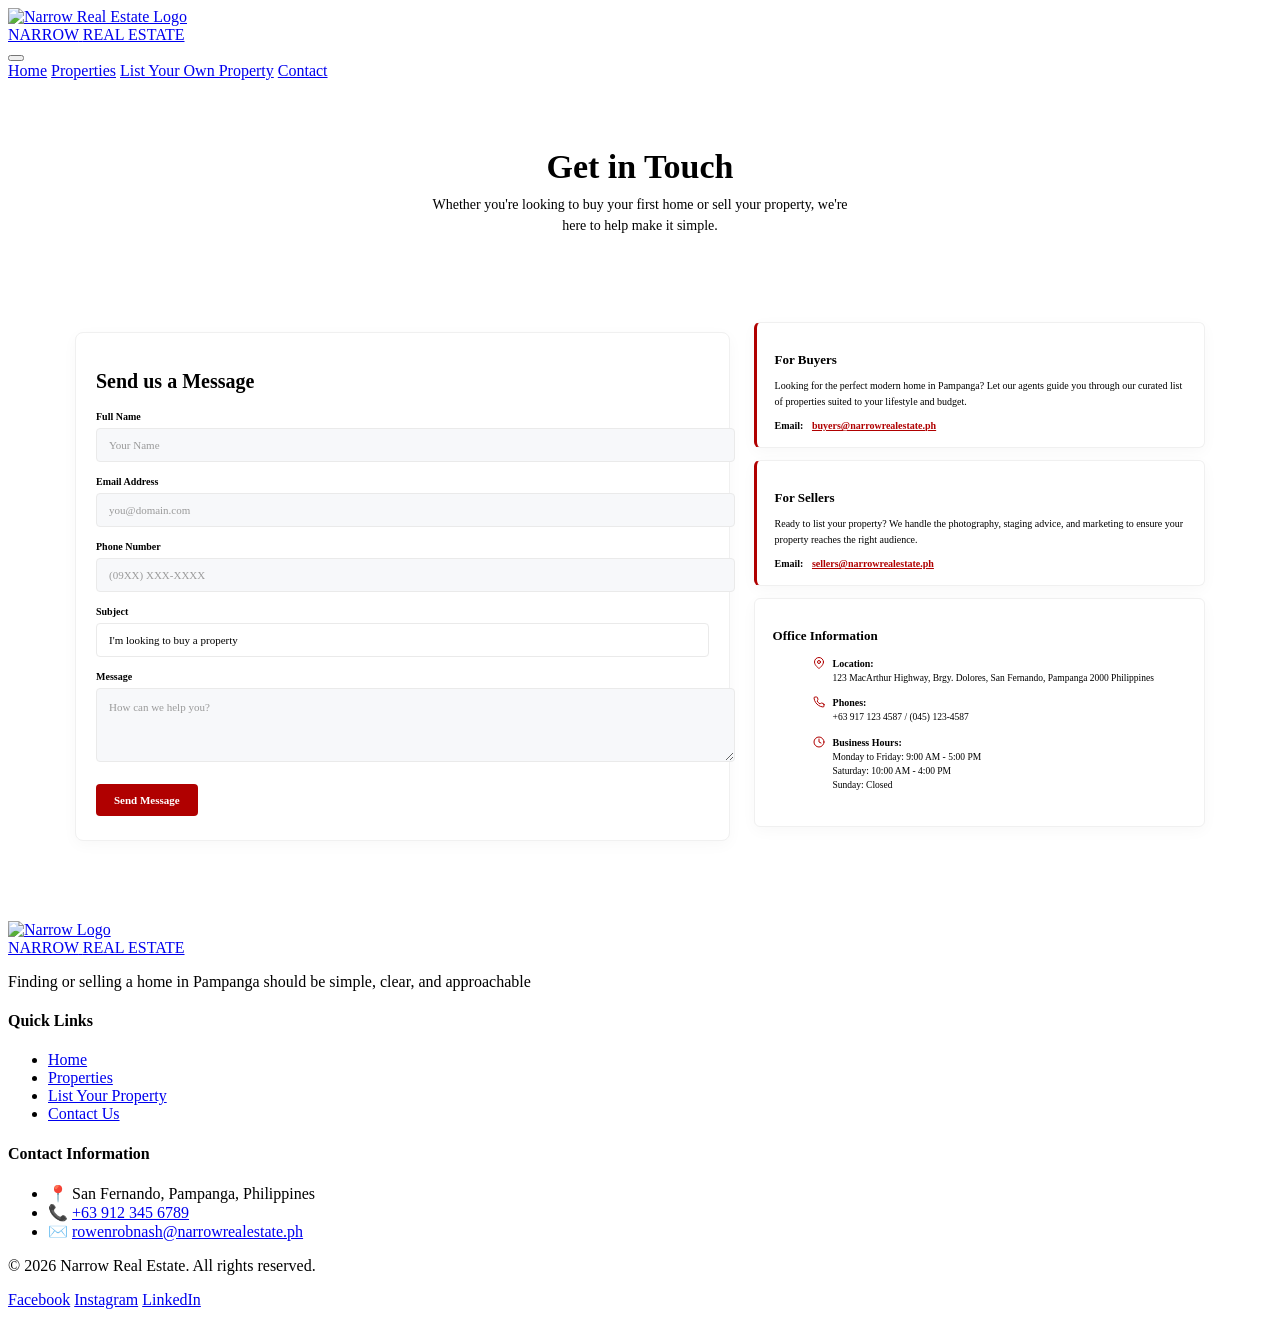
==== contact.html @ fb87d1cd "Fix contact page HTML and CSS styling Update contact.html and contact.css to properly align styles w" ====
<!DOCTYPE html>
<html lang="en">
  <head>
    <meta charset="UTF-8">
    <meta name="viewport" content="width=device-width, initial-scale=1.0">
    <title>Contact - Narrow Real Estate</title>
    <link rel="stylesheet" href="styles.css">
    <link rel="stylesheet" href="contact.css">
  </head>
  <body>
    <!-- Global Header -->
    <header>
      <div class="nav-container">
        <a href="index.html" class="logo">
          <img
            src="images/narrow.png"
            alt="Narrow Real Estate Logo"
            class="brand-logo-img"
          >
          <div class="brand-text">
            <span>NARROW</span>
            <span>REAL ESTATE</span>
          </div>
        </a>

        <button type="button" class="burger-menu" aria-label="Toggle navigation">
          <span></span>
          <span></span>
          <span></span>
        </button>

        <nav class="nav-links">
          <a href="index.html">Home</a>
          <a href="properties.html">Properties</a>
          <a href="list-property.html">List Your Own Property</a>
          <a href="contact.html" class="active">Contact</a>
        </nav>
      </div>
    </header>

    <!-- Page Intro -->
    <section class="contact-hero">
      <div class="container">
        <h1>Get in Touch</h1>
        <p>
          Whether you're looking to buy your first home or sell your property,
          we're here to help make it simple.
        </p>
      </div>
    </section>

    <!-- Main Content -->
    <main class="contact-page">
      <div class="container">
        <div class="contact-grid">

          <!-- Message Form -->
          <div class="contact-form-card">
            <h2>Send us a Message</h2>
            <form id="contact-form" novalidate>
              <div class="form-group">
                <label for="contactName">Full Name</label>
                <input
                  type="text"
                  id="contactName"
                  name="name"
                  class="form-control"
                  placeholder="Your Name"
                  required
                >
              </div>

              <div class="form-group">
                <label for="contactEmail">Email Address</label>
                <input
                  type="email"
                  id="contactEmail"
                  name="email"
                  class="form-control"
                  placeholder="you@domain.com"
                  required
                >
              </div>

              <div class="form-group">
                <label for="contactPhone">Phone Number</label>
                <input
                  type="tel"
                  id="contactPhone"
                  name="phone"
                  class="form-control"
                  placeholder="(09XX) XXX-XXXX"
                >
              </div>

              <div class="form-group">
                <label for="contactSubject">Subject</label>
                <div class="select-wrapper">
                  <select id="contactSubject" name="subject" class="form-control">
                    <option value="buy" selected>I'm looking to buy a property</option>
                    <option value="sell">I'm looking to sell a property</option>
                    <option value="other">Other inquiry</option>
                  </select>
                </div>
              </div>

              <div class="form-group">
                <label for="contactMessage">Message</label>
                <textarea
                  id="contactMessage"
                  name="message"
                  class="form-control"
                  placeholder="How can we help you?"
                  required
                ></textarea>
              </div>

              <button type="submit" class="btn-send">Send Message</button>
            </form>
          </div>

          <!-- Info Column -->
          <div class="contact-info-col">
            <div class="info-card info-card-accent">
              <h3>For Buyers</h3>
              <p>
                Looking for the perfect modern home in Pampanga? Let our agents
                guide you through our curated list of properties suited to your
                lifestyle and budget.
              </p>
              <div class="info-email">
                <strong>Email:</strong>
                <a href="mailto:buyers@narrowrealestate.ph">buyers@narrowrealestate.ph</a>
              </div>
            </div>

            <div class="info-card info-card-accent">
              <h3>For Sellers</h3>
              <p>
                Ready to list your property? We handle the photography, staging
                advice, and marketing to ensure your property reaches the right
                audience.
              </p>
              <div class="info-email">
                <strong>Email:</strong>
                <a href="mailto:sellers@narrowrealestate.ph">sellers@narrowrealestate.ph</a>
              </div>
            </div>

            <div class="info-card office-card">
              <h3>Office Information</h3>
              <ul class="office-list">
                <li>
                  <svg class="office-icon" viewBox="0 0 24 24" fill="none" stroke="currentColor" stroke-width="2" stroke-linecap="round" stroke-linejoin="round" aria-hidden="true">
                    <path d="M21 10c0 7-9 13-9 13s-9-6-9-13a9 9 0 0118 0z"></path>
                    <circle cx="12" cy="10" r="3"></circle>
                  </svg>
                  <div>
                    <strong>Location:</strong>
                    <span>123 MacArthur Highway, Brgy. Dolores, San Fernando, Pampanga 2000 Philippines</span>
                  </div>
                </li>
                <li>
                  <svg class="office-icon" viewBox="0 0 24 24" fill="none" stroke="currentColor" stroke-width="2" stroke-linecap="round" stroke-linejoin="round" aria-hidden="true">
                    <path d="M22 16.92v3a2 2 0 01-2.18 2 19.79 19.79 0 01-8.63-3.07 19.5 19.5 0 01-6-6 19.79 19.79 0 01-3.07-8.67A2 2 0 014.11 2h3a2 2 0 012 1.72c.127.96.361 1.903.7 2.81a2 2 0 01-.45 2.11L8.09 9.91a16 16 0 006 6l1.27-1.27a2 2 0 012.11-.45c.907.339 1.85.573 2.81.7A2 2 0 0122 16.92z"></path>
                  </svg>
                  <div>
                    <strong>Phones:</strong>
                    <span>+63 917 123 4587 / (045) 123-4587</span>
                  </div>
                </li>
                <li>
                  <svg class="office-icon" viewBox="0 0 24 24" fill="none" stroke="currentColor" stroke-width="2" stroke-linecap="round" stroke-linejoin="round" aria-hidden="true">
                    <circle cx="12" cy="12" r="10"></circle>
                    <polyline points="12 6 12 12 16 14"></polyline>
                  </svg>
                  <div>
                    <strong>Business Hours:</strong>
                    <span>Monday to Friday: 9:00 AM - 5:00 PM</span>
                    <span>Saturday: 10:00 AM - 4:00 PM</span>
                    <span>Sunday: Closed</span>
                  </div>
                </li>
              </ul>
            </div>
          </div>

        </div>
      </div>
    </main>

    <!-- Global Footer -->
    <footer>
      <div class="container">
        <div class="footer-grid">
          <div class="footer-col">
            <a href="index.html" class="footer-logo">
              <img
                src="images/narrow.png"
                alt="Narrow Logo"
                class="brand-logo-img footer-logo-img"
              >
              <div class="brand-text">
                <span>NARROW</span>
                <span>REAL ESTATE</span>
              </div>
            </a>
            <p>
              Finding or selling a home in Pampanga should be simple, clear, and
              approachable
            </p>
          </div>
          <div class="footer-col">
            <h4>Quick Links</h4>
            <ul>
              <li><a href="index.html">Home</a></li>
              <li><a href="properties.html">Properties</a></li>
              <li><a href="list-property.html">List Your Property</a></li>
              <li><a href="contact.html">Contact Us</a></li>
            </ul>
          </div>
          <div class="footer-col">
            <h4>Contact Information</h4>
            <ul class="footer-contact">
              <li class="contact-item">
                <span class="icon">📍</span>
                <span class="text">San Fernando, Pampanga, Philippines</span>
              </li>
              <li class="contact-item">
                <span class="icon">📞</span>
                <span class="text">
                  <a href="tel:+639123456789">+63&nbsp;912&nbsp;345&nbsp;6789</a>
                </span>
              </li>
              <li class="contact-item">
                <span class="icon">✉️</span>
                <span class="text">
                  <a href="mailto:rowenrobnash@narrowrealestate.ph">rowenrobnash@narrowrealestate.ph</a>
                </span>
              </li>
            </ul>
          </div>
        </div>
        <div class="footer-bottom">
          <p>© 2026 Narrow Real Estate. All rights reserved.</p>
          <div class="social-links">
            <a href="https://facebook.com" target="_blank" rel="noopener noreferrer">Facebook</a>
            <a href="https://instagram.com" target="_blank" rel="noopener noreferrer">Instagram</a>
            <a href="https://linkedin.com" target="_blank" rel="noopener noreferrer">LinkedIn</a>
          </div>
        </div>
      </div>
    </footer>

    <script src="script.js"></script>
    <script>
      document.getElementById('contact-form').addEventListener('submit', function (e) {
        e.preventDefault();
        if (!this.checkValidity()) {
          this.reportValidity();
          return;
        }
        alert('Message Sent! We will get back to you shortly.');
        this.reset();
      });
    </script>
  </body>
</html>
---- contact.css ----
/* contact.css - Page-specific styles for Contact */

/* Intro */
.contact-hero {
    background-color: #ffffff;
    padding: 40px 0 36px;
    text-align: center;
}

.contact-hero h1 {
    font-family: var(--font-main);
    font-size: 34px;
    font-weight: 800;
    color: var(--text-dark);
    margin-bottom: 8px;
}

.contact-hero p {
    font-size: 14px;
    color: var(--text-gray);
    max-width: 420px;
    margin: 0 auto;
    line-height: 1.5;
}

/* Page */
.contact-page {
    background-color: var(--bg-light);
    padding: 50px 0 80px;
}

.contact-grid {
    display: grid;
    grid-template-columns: 1.45fr 1fr;
    gap: 24px;
    align-items: start;
    max-width: 1130px;
    margin: 0 auto;
}

/* Form card */
.contact-form-card {
    background: #ffffff;
    border: 1px solid #f0f0f0;
    border-radius: 8px;
    box-shadow: 0 4px 15px rgba(0, 0, 0, 0.03);
    padding: 20px 20px 24px;
    margin-top: 10px;
}

.contact-form-card h2 {
    font-family: var(--font-main);
    font-size: 20px;
    font-weight: 700;
    color: var(--text-dark);
    margin-bottom: 18px;
}

.contact-form-card .form-group {
    margin-bottom: 14px;
}

.contact-form-card label {
    display: block;
    font-size: 10px;
    font-weight: 700;
    color: var(--text-dark);
    margin-bottom: 6px;
}

.contact-form-card .form-control {
    width: 100%;
    padding: 10px 12px;
    background-color: #f7f8fa;
    border: 1px solid #eaeaea;
    border-radius: 4px;
    font-family: var(--font-main);
    font-size: 11px;
    color: var(--text-dark);
    transition: border-color 0.2s ease, box-shadow 0.2s ease, background-color 0.2s ease;
}

.contact-form-card .form-control::placeholder {
    color: #9a9a9a;
}

.contact-form-card .form-control:focus {
    outline: none;
    border-color: var(--primary-red);
    background-color: #ffffff;
    box-shadow: 0 0 0 3px rgba(218, 41, 28, 0.08);
}

.contact-form-card textarea.form-control {
    resize: vertical;
    min-height: 52px;
    line-height: 1.5;
}

.contact-form-card .select-wrapper {
    position: relative;
}

.contact-form-card .select-wrapper select.form-control {
    appearance: none;
    -webkit-appearance: none;
    -moz-appearance: none;
    padding-right: 32px;
    cursor: pointer;
    background-color: #ffffff;
}

.contact-form-card .select-wrapper::after {
    content: '';
    position: absolute;
    right: 13px;
    top: 50%;
    width: 5px;
    height: 5px;
    border-right: 1.5px solid var(--text-gray);
    border-bottom: 1.5px solid var(--text-gray);
    transform: translateY(-70%) rotate(45deg);
    pointer-events: none;
}

.btn-send {
    background-color: #b00000;
    color: #ffffff;
    border: none;
    border-radius: 4px;
    padding: 10px 18px;
    font-family: var(--font-main);
    font-size: 11px;
    font-weight: 700;
    cursor: pointer;
    margin-top: 4px;
    transition: background-color 0.3s ease, transform 0.3s ease;
}

.btn-send:hover {
    background-color: #8f0000;
    transform: translateY(-2px);
}

.btn-send:active {
    transform: translateY(0);
}

/* Info column */
.contact-info-col {
    display: flex;
    flex-direction: column;
    gap: 12px;
}

.info-card {
    background: #ffffff;
    border: 1px solid #f0f0f0;
    border-radius: 6px;
    box-shadow: 0 4px 15px rgba(0, 0, 0, 0.03);
    padding: 16px 18px;
}

.info-card-accent {
    border-left: 3px solid #b00000;
}

.info-card h3 {
    font-family: var(--font-main);
    font-size: 13px;
    font-weight: 700;
    color: var(--text-dark);
    margin-bottom: 8px;
}

.info-card p {
    font-size: 10px;
    color: var(--text-gray);
    line-height: 1.6;
    margin-bottom: 10px;
}

.info-email {
    font-size: 10px;
    color: var(--text-dark);
}

.info-email strong {
    font-weight: 700;
    margin-right: 6px;
}

.info-email a {
    color: #b00000;
    font-weight: 700;
}

.info-email a:hover {
    text-decoration: underline;
}

/* Office info */
.office-card {
    padding: 16px 18px 18px;
}

.office-list {
    display: flex;
    flex-direction: column;
    gap: 10px;
    margin-top: 12px;
}

.office-list li {
    display: flex;
    align-items: flex-start;
    gap: 8px;
    font-size: 9.5px;
    color: var(--text-gray);
    line-height: 1.5;
}

.office-list strong {
    display: block;
    font-size: 10px;
    font-weight: 700;
    color: var(--text-dark);
}

.office-list span {
    display: block;
}

.office-icon {
    width: 12px;
    height: 12px;
    flex-shrink: 0;
    margin-top: 1px;
    color: #b00000;
}

/* Responsiveness */
@media (max-width: 992px) {
    .contact-grid {
        grid-template-columns: 1fr;
    }

    .contact-form-card {
        margin-top: 0;
    }
}

@media (max-width: 768px) {
    .contact-hero h1 {
        font-size: 28px;
    }

    .contact-page {
        padding: 30px 0 60px;
    }
}
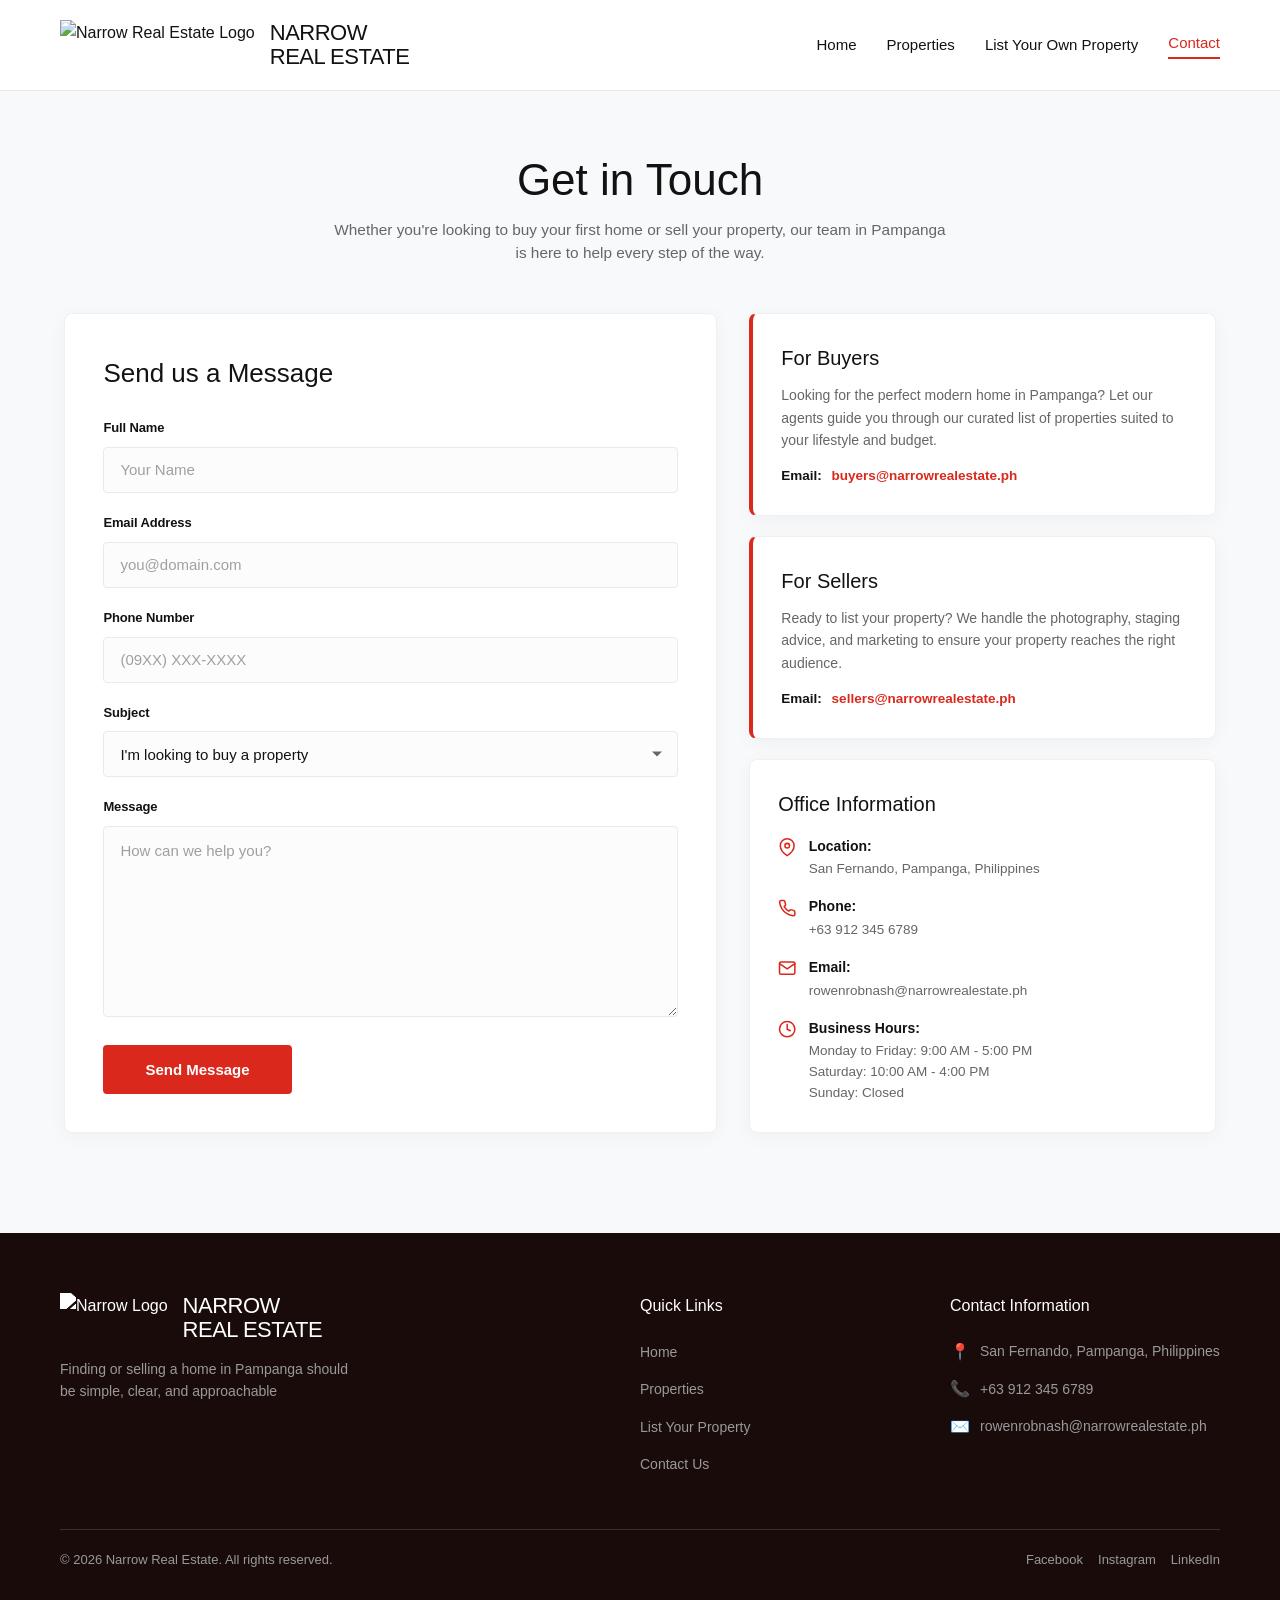
==== commit c6d4f8ea: "Align Contact Page Design, Typefaces, and Relative Sizing - Restore Sabrosa brand typeface on contac" ====
--- a/contact.html
+++ b/contact.html
@@ -38,20 +38,18 @@
       </div>
     </header>
 
-    <!-- Page Intro -->
-    <section class="contact-hero">
-      <div class="container">
-        <h1>Get in Touch</h1>
-        <p>
-          Whether you're looking to buy your first home or sell your property,
-          we're here to help make it simple.
-        </p>
-      </div>
-    </section>
-
     <!-- Main Content -->
     <main class="contact-page">
       <div class="container">
+        <!-- Page Intro Header -->
+        <div class="contact-page-header">
+          <h1>Get in Touch</h1>
+          <p class="subtitle">
+            Whether you're looking to buy your first home or sell your property,
+            our team in Pampanga is here to help every step of the way.
+          </p>
+        </div>
+
         <div class="contact-grid">
 
           <!-- Message Form -->
@@ -104,7 +102,7 @@
                 </div>
               </div>
 
-              <div class="form-group">
+              <div class="form-group form-group-message">
                 <label for="contactMessage">Message</label>
                 <textarea
                   id="contactMessage"
@@ -115,7 +113,7 @@
                 ></textarea>
               </div>
 
-              <button type="submit" class="btn-send">Send Message</button>
+              <button type="submit" class="btn btn-primary btn-submit-contact">Send Message</button>
             </form>
           </div>
 
@@ -157,7 +155,7 @@
                   </svg>
                   <div>
                     <strong>Location:</strong>
-                    <span>123 MacArthur Highway, Brgy. Dolores, San Fernando, Pampanga 2000 Philippines</span>
+                    <span>San Fernando, Pampanga, Philippines</span>
                   </div>
                 </li>
                 <li>
@@ -165,8 +163,18 @@
                     <path d="M22 16.92v3a2 2 0 01-2.18 2 19.79 19.79 0 01-8.63-3.07 19.5 19.5 0 01-6-6 19.79 19.79 0 01-3.07-8.67A2 2 0 014.11 2h3a2 2 0 012 1.72c.127.96.361 1.903.7 2.81a2 2 0 01-.45 2.11L8.09 9.91a16 16 0 006 6l1.27-1.27a2 2 0 012.11-.45c.907.339 1.85.573 2.81.7A2 2 0 0122 16.92z"></path>
                   </svg>
                   <div>
-                    <strong>Phones:</strong>
-                    <span>+63 917 123 4587 / (045) 123-4587</span>
+                    <strong>Phone:</strong>
+                    <span><a href="tel:+639123456789">+63&nbsp;912&nbsp;345&nbsp;6789</a></span>
+                  </div>
+                </li>
+                <li>
+                  <svg class="office-icon" viewBox="0 0 24 24" fill="none" stroke="currentColor" stroke-width="2" stroke-linecap="round" stroke-linejoin="round" aria-hidden="true">
+                    <path d="M4 4h16c1.1 0 2 .9 2 2v12c0 1.1-.9 2-2 2H4c-1.1 0-2-.9-2-2V6c0-1.1.9-2 2-2z"></path>
+                    <polyline points="22,6 12,13 2,6"></polyline>
+                  </svg>
+                  <div>
+                    <strong>Email:</strong>
+                    <span><a href="mailto:rowenrobnash@narrowrealestate.ph">rowenrobnash@narrowrealestate.ph</a></span>
                   </div>
                 </li>
                 <li>
@@ -253,16 +261,5 @@
     </footer>
 
     <script src="script.js"></script>
-    <script>
-      document.getElementById('contact-form').addEventListener('submit', function (e) {
-        e.preventDefault();
-        if (!this.checkValidity()) {
-          this.reportValidity();
-          return;
-        }
-        alert('Message Sent! We will get back to you shortly.');
-        this.reset();
-      });
-    </script>
   </body>
 </html>
--- a/styles.css
+++ b/styles.css
@@ -0,0 +1,541 @@
+/* fonts */
+@font-face {
+    font-family: 'Sabrosa';
+    src: url('fonts/sabrosa/sabrosa-light.ttf') format('truetype');
+    font-weight: 300;
+    font-style: normal;
+}
+
+@font-face {
+    font-family: 'Sabrosa';
+    src: url('fonts/sabrosa/sabrosa-lightitalic.ttf') format('truetype');
+    font-weight: 300;
+    font-style: italic;
+}
+
+@font-face {
+    font-family: 'Sabrosa';
+    src: url('fonts/sabrosa/sabrosa-regular.ttf') format('truetype');
+    font-weight: 400;
+    font-style: normal;
+}
+
+@font-face {
+    font-family: 'Sabrosa';
+    src: url('fonts/sabrosa/sabrosa-italic.ttf') format('truetype');
+    font-weight: 400;
+    font-style: italic;
+}
+
+@font-face {
+    font-family: 'Sabrosa';
+    src: url('fonts/sabrosa/sabrosa-medium.ttf') format('truetype');
+    font-weight: 500;
+    font-style: normal;
+}
+
+@font-face {
+    font-family: 'Sabrosa';
+    src: url('fonts/sabrosa/sabrosa-mediumitalic.ttf') format('truetype');
+    font-weight: 500;
+    font-style: italic;
+}
+
+@font-face {
+    font-family: 'Sabrosa';
+    src: url('fonts/sabrosa/sabrosa-bold.ttf') format('truetype');
+    font-weight: 700;
+    font-style: normal;
+}
+
+@font-face {
+    font-family: 'Sabrosa';
+    src: url('fonts/sabrosa/sabrosa-bolditalic.ttf') format('truetype');
+    font-weight: 700;
+    font-style: italic;
+}
+
+@font-face {
+    font-family: 'Sabrosa';
+    src: url('fonts/sabrosa/sabrosa-black.ttf') format('truetype');
+    font-weight: 900;
+    font-style: normal;
+}
+
+@font-face {
+    font-family: 'Sabrosa';
+    src: url('fonts/sabrosa/sabrosa-blackitalic.ttf') format('truetype');
+    font-weight: 900;
+    font-style: italic;
+}
+
+@font-face {
+    font-family: 'Objectivity';
+    src: url('fonts/objectivity/Objectivity-Thin.woff2') format('woff2');
+    font-weight: 100;
+    font-style: normal;
+}
+
+@font-face {
+    font-family: 'Objectivity';
+    src: url('fonts/objectivity/Objectivity-ThinSlanted.woff2') format('woff2');
+    font-weight: 100;
+    font-style: italic;
+}
+
+@font-face {
+    font-family: 'Objectivity';
+    src: url('fonts/objectivity/Objectivity-Light.woff2') format('woff2');
+    font-weight: 300;
+    font-style: normal;
+}
+
+@font-face {
+    font-family: 'Objectivity';
+    src: url('fonts/objectivity/Objectivity-LightSlanted.woff2') format('woff2');
+    font-weight: 300;
+    font-style: italic;
+}
+
+@font-face {
+    font-family: 'Objectivity';
+    src: url('fonts/objectivity/Objectivity-Regular.woff2') format('woff2');
+    font-weight: 400;
+    font-style: normal;
+}
+
+@font-face {
+    font-family: 'Objectivity';
+    src: url('fonts/objectivity/Objectivity-RegularSlanted.woff2') format('woff2');
+    font-weight: 400;
+    font-style: italic;
+}
+
+@font-face {
+    font-family: 'Objectivity';
+    src: url('fonts/objectivity/Objectivity-Medium.woff2') format('woff2');
+    font-weight: 500;
+    font-style: normal;
+}
+
+@font-face {
+    font-family: 'Objectivity';
+    src: url('fonts/objectivity/Objectivity-MediumSlanted.woff2') format('woff2');
+    font-weight: 500;
+    font-style: italic;
+}
+
+@font-face {
+    font-family: 'Objectivity';
+    src: url('fonts/objectivity/Objectivity-Bold.woff2') format('woff2');
+    font-weight: 700;
+    font-style: normal;
+}
+
+@font-face {
+    font-family: 'Objectivity';
+    src: url('fonts/objectivity/Objectivity-BoldSlanted.woff2') format('woff2');
+    font-weight: 700;
+    font-style: italic;
+}
+
+@font-face {
+    font-family: 'Objectivity';
+    src: url('fonts/objectivity/Objectivity-ExtraBold.woff2') format('woff2');
+    font-weight: 800;
+    font-style: normal;
+}
+
+@font-face {
+    font-family: 'Objectivity';
+    src: url('fonts/objectivity/Objectivity-ExtraBoldSlanted.woff2') format('woff2');
+    font-weight: 800;
+    font-style: italic;
+}
+
+@font-face {
+    font-family: 'Objectivity';
+    src: url('fonts/objectivity/Objectivity-Black.woff2') format('woff2');
+    font-weight: 900;
+    font-style: normal;
+}
+
+@font-face {
+    font-family: 'Objectivity';
+    src: url('fonts/objectivity/Objectivity-BlackSlanted.woff2') format('woff2');
+    font-weight: 900;
+    font-style: italic;
+}
+
+@font-face {
+    font-family: 'Objectivity';
+    src: url('fonts/objectivity/Objectivity-Super.woff2') format('woff2');
+    font-weight: 950;
+    font-style: normal;
+}
+
+@font-face {
+    font-family: 'Objectivity';
+    src: url('fonts/objectivity/Objectivity-SuperSlanted.woff2') format('woff2');
+    font-weight: 950;
+    font-style: italic;
+}
+
+/* vars */
+:root {
+    --primary-red: #da291c;
+    --primary-red-hover: #b81e13;
+    --text-dark: #121212;
+    --text-gray: #666666;
+    --bg-light: #f8f9fa;
+    --bg-dark: #1a0b0b;
+    --font-main: 'Objectivity', 'Segoe UI', Tahoma, Geneva, Verdana, sans-serif;
+}
+
+/* base */
+* {
+    margin: 0;
+    padding: 0;
+    box-sizing: border-box; /* THIS FIXES THE OVERFLOW ISSUE */
+}
+
+html {
+    font-size: 100%;
+    scroll-behavior: smooth;
+}
+
+body {
+    color: var(--text-dark);
+    background-color: #ffffff;
+    font-family: var(--font-main);
+    line-height: 1.6;
+}
+
+h1, h2, h3, h4, .brand-text {
+    font-family: 'Sabrosa', var(--font-main);
+    font-weight: normal; 
+}
+
+/* helpers */
+.sans-hyphen {
+    font-family: var(--font-main);
+}
+
+a {
+    text-decoration: none;
+    color: inherit;
+}
+
+ul {
+    list-style: none;
+}
+
+/* layout */
+.container {
+    max-width: min(75rem, 100% - 2.5rem);
+    margin: 0 auto;
+    padding: 0 1.25rem;
+}
+
+/* components */
+.btn {
+    padding: 0.75rem 1.5rem;
+    font-size: 0.9375rem;
+    font-weight: 600;
+    border-radius: 0.25rem;
+    cursor: pointer;
+    transition: all 0.3s ease;
+    display: inline-block;
+}
+
+.btn:hover {
+    transform: translateY(-2px);
+    box-shadow: 0 4px 10px rgba(0, 0, 0, 0.15);
+}
+
+.btn:active {
+    transform: translateY(0);
+    box-shadow: none;
+}
+
+.btn-primary {
+    background-color: var(--primary-red);
+    color: #fff;
+    border: 2px solid var(--primary-red);
+}
+
+.btn-primary:hover {
+    background-color: var(--primary-red-hover);
+    border-color: var(--primary-red-hover);
+}
+
+/* header */
+header {
+    background-color: #ffffff;
+    padding: 20px 0;
+    border-bottom: 1px solid #eaeaea;
+    position: sticky;
+    top: 0;
+    z-index: 1000;
+}
+
+.nav-container {
+    display: flex;
+    justify-content: space-between;
+    align-items: center;
+    max-width: 1200px;
+    margin: 0 auto;
+    padding: 0 20px;
+    position: relative;
+}
+
+.logo {
+    display: flex;
+    align-items: center;
+    gap: 15px;
+    transition: opacity 0.3s ease;
+    z-index: 1001; 
+}
+
+.logo:hover {
+    opacity: 0.8;
+}
+
+.brand-logo-img {
+    height: 50px;
+    width: auto;
+}
+
+.brand-text {
+    font-size: 22px;
+    letter-spacing: -0.5px;
+    text-transform: uppercase;
+    line-height: 1.1;
+    display: flex;
+    flex-direction: column;
+}
+
+/* Burger Menu Styles */
+.burger-menu {
+    display: none;
+    flex-direction: column;
+    justify-content: space-between;
+    width: 30px;
+    height: 21px;
+    background: transparent;
+    border: none;
+    cursor: pointer;
+    z-index: 1001;
+}
+
+.burger-menu span {
+    display: block;
+    width: 100%;
+    height: 3px;
+    background-color: var(--text-dark);
+    border-radius: 3px;
+    transition: all 0.3s ease;
+}
+
+/* Navigation Links */
+.nav-links {
+    display: flex;
+    gap: 30px;
+    align-items: center;
+}
+
+.nav-links a {
+    font-size: 15px;
+    font-weight: 500;
+    color: var(--text-dark);
+    transition: color 0.3s ease;
+    position: relative;
+}
+
+.nav-links a:hover,
+.nav-links a.active {
+    color: var(--primary-red);
+}
+
+.nav-links a.active {
+    border-bottom: 2px solid var(--primary-red);
+    padding-bottom: 2px;
+}
+
+/* footer */
+footer {
+    background-color: var(--bg-dark);
+    color: #ffffff;
+    padding: 60px 0 30px;
+}
+
+.footer-grid {
+    display: grid;
+    grid-template-columns: 2fr 1fr 1fr;
+    gap: 40px;
+    margin-bottom: 40px;
+}
+
+.footer-logo {
+    margin-bottom: 15px;
+    display: inline-flex;
+    align-items: center;
+    gap: 15px;
+    transition: opacity 0.3s ease;
+}
+
+.footer-logo:hover {
+    opacity: 0.8;
+}
+
+.footer-logo-img {
+    filter: brightness(0) invert(1);
+    height: 50px;
+    width: auto;
+}
+
+.footer-col p {
+    color: #999;
+    font-size: 14px;
+    max-width: 300px;
+}
+
+.footer-col h4 {
+    font-size: 16px;
+    margin-bottom: 20px;
+}
+
+.footer-col ul li {
+    margin-bottom: 12px;
+}
+
+.footer-col ul li a {
+    color: #999;
+    font-size: 14px;
+    transition: color 0.3s ease;
+}
+
+.footer-col ul li a:hover {
+    color: #fff;
+}
+
+.contact-item {
+    display: flex;
+    align-items: center;
+    gap: 10px;
+    color: #999;
+    font-size: 14px;
+}
+
+.contact-item .icon {
+    flex-shrink: 0;
+    font-size: 16px;
+    display: flex;
+    align-items: center;
+    justify-content: center;
+}
+
+.footer-bottom {
+    display: flex;
+    justify-content: space-between;
+    align-items: center;
+    border-top: 1px solid #333;
+    padding-top: 20px;
+    color: #999;
+    font-size: 13px;
+}
+
+.social-links {
+    display: flex;
+    gap: 15px;
+}
+
+.social-links a {
+    transition: color 0.3s ease;
+}
+
+.social-links a:hover {
+    color: #ffffff;
+}
+
+/* RESPONSIVENESS: Global, Header & Footer */
+@media (max-width: 992px) {
+    .footer-grid {
+        grid-template-columns: 1fr 1fr;
+    }
+}
+
+@media (max-width: 768px) {
+    .burger-menu {
+        display: flex;
+    }
+
+    .nav-links {
+        position: absolute;
+        top: 100%; 
+        left: 0;
+        width: 100%;
+        background-color: #ffffff;
+        flex-direction: column;
+        align-items: center;
+        padding: 30px 20px;
+        gap: 25px;
+        box-shadow: 0 10px 15px rgba(0,0,0,0.05);
+        border-top: 1px solid #eaeaea;
+        
+        opacity: 0;
+        visibility: hidden;
+        transform: translateY(-10px);
+        transition: all 0.3s ease;
+    }
+
+    .nav-links a {
+        font-size: 18px; 
+    }
+
+    .nav-links a.active {
+        border-bottom: none;
+        color: var(--primary-red);
+    }
+
+    .nav-links.active-menu {
+        opacity: 1;
+        visibility: visible;
+        transform: translateY(0);
+    }
+
+    .burger-menu.active-burger span:nth-child(1) {
+        transform: translateY(9px) rotate(45deg);
+    }
+    
+    .burger-menu.active-burger span:nth-child(2) {
+        opacity: 0;
+    }
+    
+    .burger-menu.active-burger span:nth-child(3) {
+        transform: translateY(-9px) rotate(-45deg);
+    }
+
+    .footer-grid {
+        grid-template-columns: 1fr;
+        text-align: center;
+    }
+
+    .footer-col p {
+        margin: 0 auto;
+    }
+
+    .contact-item {
+        justify-content: center;
+    }
+
+    .footer-bottom {
+        flex-direction: column;
+        gap: 15px;
+        text-align: center;
+    }
+    
+    .social-links {
+        justify-content: center;
+    }
+}
--- a/contact.css
+++ b/contact.css
@@ -1,261 +1,283 @@
-/* contact.css - Page-specific styles for Contact */
-
-/* Intro */
-.contact-hero {
-    background-color: #ffffff;
-    padding: 40px 0 36px;
-    text-align: center;
-}
-
-.contact-hero h1 {
-    font-family: var(--font-main);
-    font-size: 34px;
-    font-weight: 800;
-    color: var(--text-dark);
-    margin-bottom: 8px;
-}
-
-.contact-hero p {
-    font-size: 14px;
-    color: var(--text-gray);
-    max-width: 420px;
-    margin: 0 auto;
-    line-height: 1.5;
-}
-
-/* Page */
+/* Page Container & Layout */
 .contact-page {
-    background-color: var(--bg-light);
-    padding: 50px 0 80px;
-}
-
+  background-color: var(--bg-light);
+  padding: clamp(2.5rem, 5vw, 4.5rem) 0 clamp(4rem, 8vw, 6.25rem);
+  min-height: 100vh;
+}
+
+/* Page Intro Header */
+.contact-page-header {
+  text-align: center;
+  margin-bottom: clamp(2rem, 4vw, 3rem);
+}
+
+.contact-page-header h1 {
+  font-family: 'Sabrosa', var(--font-main);
+  font-size: clamp(2rem, 4.5vw, 2.75rem);
+  font-weight: normal;
+  color: var(--text-dark);
+  margin-bottom: 0.75rem;
+  line-height: 1.15;
+}
+
+.contact-page-header .subtitle {
+  font-family: var(--font-main);
+  font-size: clamp(0.9375rem, 1.2vw, 1.0625rem);
+  color: var(--text-gray);
+  max-width: 38.75rem;
+  margin: 0 auto;
+  line-height: 1.55;
+}
+
+/* 2-Column Responsive Grid */
 .contact-grid {
-    display: grid;
-    grid-template-columns: 1.45fr 1fr;
-    gap: 24px;
-    align-items: start;
-    max-width: 1130px;
-    margin: 0 auto;
-}
-
-/* Form card */
+  display: grid;
+  grid-template-columns: minmax(0, 1.4fr) minmax(0, 1fr);
+  gap: clamp(1.25rem, 2.5vw, 2rem);
+  align-items: stretch;
+  max-width: 72rem;
+  margin: 0 auto;
+}
+
+/* Form Card */
 .contact-form-card {
-    background: #ffffff;
-    border: 1px solid #f0f0f0;
-    border-radius: 8px;
-    box-shadow: 0 4px 15px rgba(0, 0, 0, 0.03);
-    padding: 20px 20px 24px;
-    margin-top: 10px;
+  background: #ffffff;
+  border: 1px solid #f0f0f0;
+  border-radius: 0.5rem;
+  box-shadow: 0 0.25rem 1.25rem rgba(0, 0, 0, 0.04);
+  padding: clamp(1.75rem, 3vw, 2.5rem);
+  display: flex;
+  flex-direction: column;
+  height: 100%;
+}
+
+.contact-form-card form {
+  display: flex;
+  flex-direction: column;
+  flex: 1;
 }
 
 .contact-form-card h2 {
-    font-family: var(--font-main);
-    font-size: 20px;
-    font-weight: 700;
-    color: var(--text-dark);
-    margin-bottom: 18px;
+  font-family: 'Sabrosa', var(--font-main);
+  font-size: clamp(1.375rem, 2.2vw, 1.625rem);
+  font-weight: normal;
+  color: var(--text-dark);
+  margin-bottom: 1.5rem;
 }
 
 .contact-form-card .form-group {
-    margin-bottom: 14px;
+  margin-bottom: 1.25rem;
 }
 
 .contact-form-card label {
-    display: block;
-    font-size: 10px;
-    font-weight: 700;
-    color: var(--text-dark);
-    margin-bottom: 6px;
+  display: block;
+  font-size: 0.8125rem;
+  font-weight: 700;
+  color: var(--text-dark);
+  margin-bottom: 0.5rem;
+  letter-spacing: -0.01em;
 }
 
 .contact-form-card .form-control {
+  width: 100%;
+  padding: 0.75rem 1rem;
+  min-height: 2.875rem;
+  background-color: #fcfcfc;
+  border: 1px solid #eaeaea;
+  border-radius: 0.25rem;
+  font-family: var(--font-main);
+  font-size: 0.9375rem;
+  color: var(--text-dark);
+  transition: border-color 0.2s ease, box-shadow 0.2s ease, background-color 0.2s ease;
+}
+
+.contact-form-card .form-control::placeholder {
+  color: #a0a0a0;
+  font-size: 0.9375rem;
+}
+
+.contact-form-card .form-control:focus {
+  outline: none;
+  border-color: var(--primary-red);
+  background-color: #ffffff;
+  box-shadow: 0 0 0 0.2rem rgba(218, 41, 28, 0.08);
+}
+
+.contact-form-card .form-group-message {
+  flex: 1;
+  display: flex;
+  flex-direction: column;
+}
+
+.contact-form-card textarea.form-control {
+  flex: 1;
+  min-height: 8.5rem;
+  resize: vertical;
+  line-height: 1.55;
+}
+
+/* Custom Dropdown Select */
+.contact-form-card .select-wrapper {
+  position: relative;
+}
+
+.contact-form-card .select-wrapper select.form-control {
+  appearance: none;
+  -webkit-appearance: none;
+  -moz-appearance: none;
+  padding-right: 2.5rem;
+  cursor: pointer;
+  background-color: #fcfcfc;
+}
+
+.contact-form-card .select-wrapper::after {
+  content: '';
+  position: absolute;
+  right: 1rem;
+  top: 50%;
+  transform: translateY(-50%);
+  width: 0;
+  height: 0;
+  border-left: 0.35rem solid transparent;
+  border-right: 0.35rem solid transparent;
+  border-top: 0.35rem solid var(--text-gray);
+  pointer-events: none;
+}
+
+/* Submit Button */
+.btn-submit-contact {
+  padding: 0.875rem 2.5rem;
+  font-size: 0.9375rem;
+  font-weight: 700;
+  margin-top: 0.5rem;
+  align-self: flex-start;
+}
+
+/* Info Column & Cards */
+.contact-info-col {
+  display: flex;
+  flex-direction: column;
+  gap: clamp(1rem, 2vw, 1.25rem);
+}
+
+.info-card {
+  background: #ffffff;
+  border: 1px solid #f0f0f0;
+  border-radius: 0.5rem;
+  box-shadow: 0 0.25rem 1.25rem rgba(0, 0, 0, 0.04);
+  padding: clamp(1.25rem, 2.5vw, 1.75rem);
+}
+
+.info-card-accent {
+  border-left: 0.25rem solid var(--primary-red);
+}
+
+.info-card h3 {
+  font-family: 'Sabrosa', var(--font-main);
+  font-size: clamp(1.125rem, 1.8vw, 1.25rem);
+  font-weight: normal;
+  color: var(--text-dark);
+  margin-bottom: 0.625rem;
+}
+
+.info-card p {
+  font-size: 0.875rem;
+  color: var(--text-gray);
+  line-height: 1.6;
+  margin-bottom: 0.875rem;
+}
+
+.info-email {
+  font-size: 0.84375rem;
+  color: var(--text-dark);
+}
+
+.info-email strong {
+  font-weight: 700;
+  margin-right: 0.375rem;
+}
+
+.info-email a {
+  color: var(--primary-red);
+  font-weight: 600;
+  transition: color 0.2s ease;
+}
+
+.info-email a:hover {
+  color: var(--primary-red-hover);
+  text-decoration: underline;
+}
+
+/* Office Info */
+.office-card {
+  padding: clamp(1.25rem, 2.5vw, 1.75rem);
+}
+
+.office-list {
+  display: flex;
+  flex-direction: column;
+  gap: 1rem;
+  margin-top: 1rem;
+}
+
+.office-list li {
+  display: flex;
+  align-items: flex-start;
+  gap: 0.75rem;
+  font-size: 0.84375rem;
+  color: var(--text-gray);
+  line-height: 1.55;
+}
+
+.office-list strong {
+  display: block;
+  font-size: 0.875rem;
+  font-weight: 700;
+  color: var(--text-dark);
+  margin-bottom: 0.125rem;
+}
+
+.office-list span {
+  display: block;
+}
+
+.office-list a {
+  color: inherit;
+  transition: color 0.2s ease;
+}
+
+.office-list a:hover {
+  color: var(--primary-red);
+  text-decoration: underline;
+}
+
+.office-icon {
+  width: 1.15rem;
+  height: 1.15rem;
+  flex-shrink: 0;
+  margin-top: 0.15rem;
+  color: var(--primary-red);
+}
+
+/* Responsiveness (em-based) */
+@media (max-width: 62em) { /* ~992px */
+  .contact-grid {
+    grid-template-columns: 1fr;
+    gap: 1.75rem;
+  }
+
+  .contact-form-card {
+    height: auto;
+  }
+
+  .contact-form-card textarea.form-control {
+    min-height: 8rem;
+  }
+}
+
+@media (max-width: 48em) { /* ~768px */
+  .btn-submit-contact {
     width: 100%;
-    padding: 10px 12px;
-    background-color: #f7f8fa;
-    border: 1px solid #eaeaea;
-    border-radius: 4px;
-    font-family: var(--font-main);
-    font-size: 11px;
-    color: var(--text-dark);
-    transition: border-color 0.2s ease, box-shadow 0.2s ease, background-color 0.2s ease;
-}
-
-.contact-form-card .form-control::placeholder {
-    color: #9a9a9a;
-}
-
-.contact-form-card .form-control:focus {
-    outline: none;
-    border-color: var(--primary-red);
-    background-color: #ffffff;
-    box-shadow: 0 0 0 3px rgba(218, 41, 28, 0.08);
-}
-
-.contact-form-card textarea.form-control {
-    resize: vertical;
-    min-height: 52px;
-    line-height: 1.5;
-}
-
-.contact-form-card .select-wrapper {
-    position: relative;
-}
-
-.contact-form-card .select-wrapper select.form-control {
-    appearance: none;
-    -webkit-appearance: none;
-    -moz-appearance: none;
-    padding-right: 32px;
-    cursor: pointer;
-    background-color: #ffffff;
-}
-
-.contact-form-card .select-wrapper::after {
-    content: '';
-    position: absolute;
-    right: 13px;
-    top: 50%;
-    width: 5px;
-    height: 5px;
-    border-right: 1.5px solid var(--text-gray);
-    border-bottom: 1.5px solid var(--text-gray);
-    transform: translateY(-70%) rotate(45deg);
-    pointer-events: none;
-}
-
-.btn-send {
-    background-color: #b00000;
-    color: #ffffff;
-    border: none;
-    border-radius: 4px;
-    padding: 10px 18px;
-    font-family: var(--font-main);
-    font-size: 11px;
-    font-weight: 700;
-    cursor: pointer;
-    margin-top: 4px;
-    transition: background-color 0.3s ease, transform 0.3s ease;
-}
-
-.btn-send:hover {
-    background-color: #8f0000;
-    transform: translateY(-2px);
-}
-
-.btn-send:active {
-    transform: translateY(0);
-}
-
-/* Info column */
-.contact-info-col {
-    display: flex;
-    flex-direction: column;
-    gap: 12px;
-}
-
-.info-card {
-    background: #ffffff;
-    border: 1px solid #f0f0f0;
-    border-radius: 6px;
-    box-shadow: 0 4px 15px rgba(0, 0, 0, 0.03);
-    padding: 16px 18px;
-}
-
-.info-card-accent {
-    border-left: 3px solid #b00000;
-}
-
-.info-card h3 {
-    font-family: var(--font-main);
-    font-size: 13px;
-    font-weight: 700;
-    color: var(--text-dark);
-    margin-bottom: 8px;
-}
-
-.info-card p {
-    font-size: 10px;
-    color: var(--text-gray);
-    line-height: 1.6;
-    margin-bottom: 10px;
-}
-
-.info-email {
-    font-size: 10px;
-    color: var(--text-dark);
-}
-
-.info-email strong {
-    font-weight: 700;
-    margin-right: 6px;
-}
-
-.info-email a {
-    color: #b00000;
-    font-weight: 700;
-}
-
-.info-email a:hover {
-    text-decoration: underline;
-}
-
-/* Office info */
-.office-card {
-    padding: 16px 18px 18px;
-}
-
-.office-list {
-    display: flex;
-    flex-direction: column;
-    gap: 10px;
-    margin-top: 12px;
-}
-
-.office-list li {
-    display: flex;
-    align-items: flex-start;
-    gap: 8px;
-    font-size: 9.5px;
-    color: var(--text-gray);
-    line-height: 1.5;
-}
-
-.office-list strong {
-    display: block;
-    font-size: 10px;
-    font-weight: 700;
-    color: var(--text-dark);
-}
-
-.office-list span {
-    display: block;
-}
-
-.office-icon {
-    width: 12px;
-    height: 12px;
-    flex-shrink: 0;
-    margin-top: 1px;
-    color: #b00000;
-}
-
-/* Responsiveness */
-@media (max-width: 992px) {
-    .contact-grid {
-        grid-template-columns: 1fr;
-    }
-
-    .contact-form-card {
-        margin-top: 0;
-    }
-}
-
-@media (max-width: 768px) {
-    .contact-hero h1 {
-        font-size: 28px;
-    }
-
-    .contact-page {
-        padding: 30px 0 60px;
-    }
-}
+    align-self: stretch;
+  }
+}
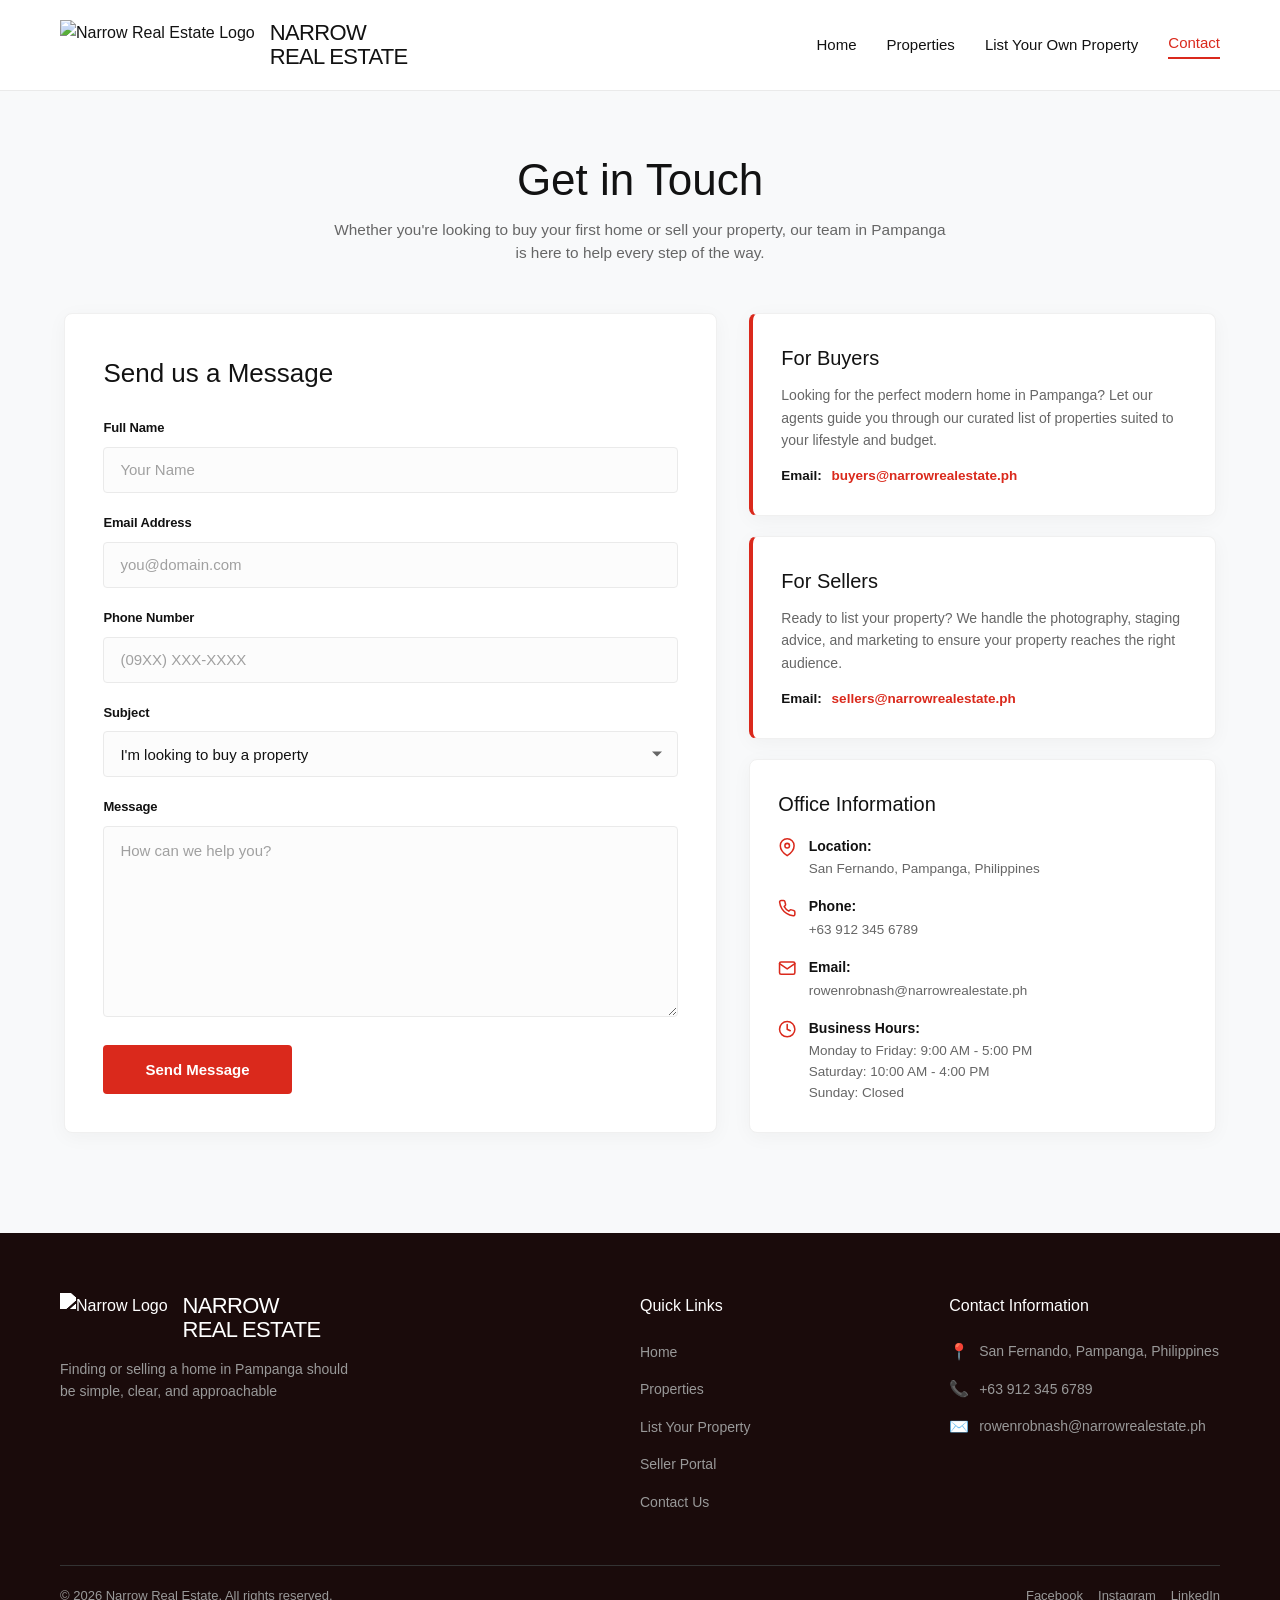
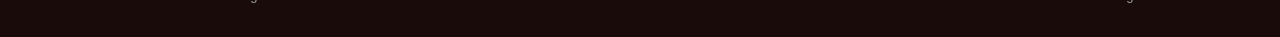
==== commit 68b3b53a: "feat: add Approved Seller Portal and refactor all styles to relative units - Add Approved Seller Sig" ====
--- a/contact.html
+++ b/contact.html
@@ -4,8 +4,8 @@
     <meta charset="UTF-8">
     <meta name="viewport" content="width=device-width, initial-scale=1.0">
     <title>Contact - Narrow Real Estate</title>
-    <link rel="stylesheet" href="styles.css">
-    <link rel="stylesheet" href="contact.css">
+    <link rel="stylesheet" href="css/styles.css">
+    <link rel="stylesheet" href="css/contact.css">
   </head>
   <body>
     <!-- Global Header -->
@@ -224,6 +224,7 @@
               <li><a href="index.html">Home</a></li>
               <li><a href="properties.html">Properties</a></li>
               <li><a href="list-property.html">List Your Property</a></li>
+              <li><a href="seller-login.html">Seller Portal</a></li>
               <li><a href="contact.html">Contact Us</a></li>
             </ul>
           </div>
@@ -260,6 +261,8 @@
       </div>
     </footer>
 
-    <script src="script.js"></script>
+    <!-- Scripts -->
+    <script src="js/nav.js"></script>
+    <script src="js/contact.js"></script>
   </body>
 </html>
--- a/css/styles.css
+++ b/css/styles.css
@@ -0,0 +1,541 @@
+/* fonts */
+@font-face {
+    font-family: 'Sabrosa';
+    src: url('../fonts/sabrosa/sabrosa-light.ttf') format('truetype');
+    font-weight: 300;
+    font-style: normal;
+}
+
+@font-face {
+    font-family: 'Sabrosa';
+    src: url('../fonts/sabrosa/sabrosa-lightitalic.ttf') format('truetype');
+    font-weight: 300;
+    font-style: italic;
+}
+
+@font-face {
+    font-family: 'Sabrosa';
+    src: url('../fonts/sabrosa/sabrosa-regular.ttf') format('truetype');
+    font-weight: 400;
+    font-style: normal;
+}
+
+@font-face {
+    font-family: 'Sabrosa';
+    src: url('../fonts/sabrosa/sabrosa-italic.ttf') format('truetype');
+    font-weight: 400;
+    font-style: italic;
+}
+
+@font-face {
+    font-family: 'Sabrosa';
+    src: url('../fonts/sabrosa/sabrosa-medium.ttf') format('truetype');
+    font-weight: 500;
+    font-style: normal;
+}
+
+@font-face {
+    font-family: 'Sabrosa';
+    src: url('../fonts/sabrosa/sabrosa-mediumitalic.ttf') format('truetype');
+    font-weight: 500;
+    font-style: italic;
+}
+
+@font-face {
+    font-family: 'Sabrosa';
+    src: url('../fonts/sabrosa/sabrosa-bold.ttf') format('truetype');
+    font-weight: 700;
+    font-style: normal;
+}
+
+@font-face {
+    font-family: 'Sabrosa';
+    src: url('../fonts/sabrosa/sabrosa-bolditalic.ttf') format('truetype');
+    font-weight: 700;
+    font-style: italic;
+}
+
+@font-face {
+    font-family: 'Sabrosa';
+    src: url('../fonts/sabrosa/sabrosa-black.ttf') format('truetype');
+    font-weight: 900;
+    font-style: normal;
+}
+
+@font-face {
+    font-family: 'Sabrosa';
+    src: url('../fonts/sabrosa/sabrosa-blackitalic.ttf') format('truetype');
+    font-weight: 900;
+    font-style: italic;
+}
+
+@font-face {
+    font-family: 'Objectivity';
+    src: url('../fonts/objectivity/Objectivity-Thin.woff2') format('woff2');
+    font-weight: 100;
+    font-style: normal;
+}
+
+@font-face {
+    font-family: 'Objectivity';
+    src: url('../fonts/objectivity/Objectivity-ThinSlanted.woff2') format('woff2');
+    font-weight: 100;
+    font-style: italic;
+}
+
+@font-face {
+    font-family: 'Objectivity';
+    src: url('../fonts/objectivity/Objectivity-Light.woff2') format('woff2');
+    font-weight: 300;
+    font-style: normal;
+}
+
+@font-face {
+    font-family: 'Objectivity';
+    src: url('../fonts/objectivity/Objectivity-LightSlanted.woff2') format('woff2');
+    font-weight: 300;
+    font-style: italic;
+}
+
+@font-face {
+    font-family: 'Objectivity';
+    src: url('../fonts/objectivity/Objectivity-Regular.woff2') format('woff2');
+    font-weight: 400;
+    font-style: normal;
+}
+
+@font-face {
+    font-family: 'Objectivity';
+    src: url('../fonts/objectivity/Objectivity-RegularSlanted.woff2') format('woff2');
+    font-weight: 400;
+    font-style: italic;
+}
+
+@font-face {
+    font-family: 'Objectivity';
+    src: url('../fonts/objectivity/Objectivity-Medium.woff2') format('woff2');
+    font-weight: 500;
+    font-style: normal;
+}
+
+@font-face {
+    font-family: 'Objectivity';
+    src: url('../fonts/objectivity/Objectivity-MediumSlanted.woff2') format('woff2');
+    font-weight: 500;
+    font-style: italic;
+}
+
+@font-face {
+    font-family: 'Objectivity';
+    src: url('../fonts/objectivity/Objectivity-Bold.woff2') format('woff2');
+    font-weight: 700;
+    font-style: normal;
+}
+
+@font-face {
+    font-family: 'Objectivity';
+    src: url('../fonts/objectivity/Objectivity-BoldSlanted.woff2') format('woff2');
+    font-weight: 700;
+    font-style: italic;
+}
+
+@font-face {
+    font-family: 'Objectivity';
+    src: url('../fonts/objectivity/Objectivity-ExtraBold.woff2') format('woff2');
+    font-weight: 800;
+    font-style: normal;
+}
+
+@font-face {
+    font-family: 'Objectivity';
+    src: url('../fonts/objectivity/Objectivity-ExtraBoldSlanted.woff2') format('woff2');
+    font-weight: 800;
+    font-style: italic;
+}
+
+@font-face {
+    font-family: 'Objectivity';
+    src: url('../fonts/objectivity/Objectivity-Black.woff2') format('woff2');
+    font-weight: 900;
+    font-style: normal;
+}
+
+@font-face {
+    font-family: 'Objectivity';
+    src: url('../fonts/objectivity/Objectivity-BlackSlanted.woff2') format('woff2');
+    font-weight: 900;
+    font-style: italic;
+}
+
+@font-face {
+    font-family: 'Objectivity';
+    src: url('../fonts/objectivity/Objectivity-Super.woff2') format('woff2');
+    font-weight: 950;
+    font-style: normal;
+}
+
+@font-face {
+    font-family: 'Objectivity';
+    src: url('../fonts/objectivity/Objectivity-SuperSlanted.woff2') format('woff2');
+    font-weight: 950;
+    font-style: italic;
+}
+
+/* vars */
+:root {
+    --primary-red: #da291c;
+    --primary-red-hover: #b81e13;
+    --text-dark: #121212;
+    --text-gray: #666666;
+    --bg-light: #f8f9fa;
+    --bg-dark: #1a0b0b;
+    --font-main: 'Objectivity', 'Segoe UI', Tahoma, Geneva, Verdana, sans-serif;
+}
+
+/* base */
+* {
+    margin: 0;
+    padding: 0;
+    box-sizing: border-box; /* THIS FIXES THE OVERFLOW ISSUE */
+}
+
+html {
+    font-size: 100%;
+    scroll-behavior: smooth;
+}
+
+body {
+    color: var(--text-dark);
+    background-color: #ffffff;
+    font-family: var(--font-main);
+    line-height: 1.6;
+}
+
+h1, h2, h3, h4, .brand-text {
+    font-family: 'Sabrosa', var(--font-main);
+    font-weight: normal; 
+}
+
+/* helpers */
+.sans-hyphen {
+    font-family: var(--font-main);
+}
+
+a {
+    text-decoration: none;
+    color: inherit;
+}
+
+ul {
+    list-style: none;
+}
+
+/* layout */
+.container {
+    max-width: min(75rem, 100% - 2.5rem);
+    margin: 0 auto;
+    padding: 0 1.25rem;
+}
+
+/* components */
+.btn {
+    padding: 0.75rem 1.5rem;
+    font-size: 0.9375rem;
+    font-weight: 600;
+    border-radius: 0.25rem;
+    cursor: pointer;
+    transition: all 0.3s ease;
+    display: inline-block;
+}
+
+.btn:hover {
+    transform: translateY(-0.125rem);
+    box-shadow: 0 0.25rem 0.625rem rgba(0, 0, 0, 0.15);
+}
+
+.btn:active {
+    transform: translateY(0);
+    box-shadow: none;
+}
+
+.btn-primary {
+    background-color: var(--primary-red);
+    color: #fff;
+    border: 0.125rem solid var(--primary-red);
+}
+
+.btn-primary:hover {
+    background-color: var(--primary-red-hover);
+    border-color: var(--primary-red-hover);
+}
+
+/* header */
+header {
+    background-color: #ffffff;
+    padding: 1.25rem 0;
+    border-bottom: 0.0625rem solid #eaeaea;
+    position: sticky;
+    top: 0;
+    z-index: 1000;
+}
+
+.nav-container {
+    display: flex;
+    justify-content: space-between;
+    align-items: center;
+    max-width: 75rem;
+    margin: 0 auto;
+    padding: 0 1.25rem;
+    position: relative;
+}
+
+.logo {
+    display: flex;
+    align-items: center;
+    gap: 0.9375rem;
+    transition: opacity 0.3s ease;
+    z-index: 1001; 
+}
+
+.logo:hover {
+    opacity: 0.8;
+}
+
+.brand-logo-img {
+    height: 3.125rem;
+    width: auto;
+}
+
+.brand-text {
+    font-size: 1.375rem;
+    letter-spacing: -0.03em;
+    text-transform: uppercase;
+    line-height: 1.1;
+    display: flex;
+    flex-direction: column;
+}
+
+/* Burger Menu Styles */
+.burger-menu {
+    display: none;
+    flex-direction: column;
+    justify-content: space-between;
+    width: 1.875rem;
+    height: 1.3125rem;
+    background: transparent;
+    border: none;
+    cursor: pointer;
+    z-index: 1001;
+}
+
+.burger-menu span {
+    display: block;
+    width: 100%;
+    height: 0.1875rem;
+    background-color: var(--text-dark);
+    border-radius: 0.1875rem;
+    transition: all 0.3s ease;
+}
+
+/* Navigation Links */
+.nav-links {
+    display: flex;
+    gap: 1.875rem;
+    align-items: center;
+}
+
+.nav-links a {
+    font-size: 0.9375rem;
+    font-weight: 500;
+    color: var(--text-dark);
+    transition: color 0.3s ease;
+    position: relative;
+}
+
+.nav-links a:hover,
+.nav-links a.active {
+    color: var(--primary-red);
+}
+
+.nav-links a.active {
+    border-bottom: 0.125rem solid var(--primary-red);
+    padding-bottom: 0.125rem;
+}
+
+/* footer */
+footer {
+    background-color: var(--bg-dark);
+    color: #ffffff;
+    padding: clamp(3rem, 5vw, 3.75rem) 0 1.875rem;
+}
+
+.footer-grid {
+    display: grid;
+    grid-template-columns: 2fr 1fr 1fr;
+    gap: clamp(1.5rem, 3vw, 2.5rem);
+    margin-bottom: clamp(1.5rem, 3vw, 2.5rem);
+}
+
+.footer-logo {
+    margin-bottom: 0.9375rem;
+    display: inline-flex;
+    align-items: center;
+    gap: 0.9375rem;
+    transition: opacity 0.3s ease;
+}
+
+.footer-logo:hover {
+    opacity: 0.8;
+}
+
+.footer-logo-img {
+    filter: brightness(0) invert(1);
+    height: 3.125rem;
+    width: auto;
+}
+
+.footer-col p {
+    color: #999;
+    font-size: 0.875rem;
+    max-width: 18.75rem;
+}
+
+.footer-col h4 {
+    font-size: 1rem;
+    margin-bottom: 1.25rem;
+}
+
+.footer-col ul li {
+    margin-bottom: 0.75rem;
+}
+
+.footer-col ul li a {
+    color: #999;
+    font-size: 0.875rem;
+    transition: color 0.3s ease;
+}
+
+.footer-col ul li a:hover {
+    color: #fff;
+}
+
+.contact-item {
+    display: flex;
+    align-items: center;
+    gap: 0.625rem;
+    color: #999;
+    font-size: 0.875rem;
+}
+
+.contact-item .icon {
+    flex-shrink: 0;
+    font-size: 1rem;
+    display: flex;
+    align-items: center;
+    justify-content: center;
+}
+
+.footer-bottom {
+    display: flex;
+    justify-content: space-between;
+    align-items: center;
+    border-top: 0.0625rem solid #333;
+    padding-top: 1.25rem;
+    color: #999;
+    font-size: 0.8125rem;
+}
+
+.social-links {
+    display: flex;
+    gap: 0.9375rem;
+}
+
+.social-links a {
+    transition: color 0.3s ease;
+}
+
+.social-links a:hover {
+    color: #ffffff;
+}
+
+/* RESPONSIVENESS: Global, Header & Footer */
+@media (max-width: 62em) {
+    .footer-grid {
+        grid-template-columns: 1fr 1fr;
+    }
+}
+
+@media (max-width: 48em) {
+    .burger-menu {
+        display: flex;
+    }
+
+    .nav-links {
+        position: absolute;
+        top: 100%; 
+        left: 0;
+        width: 100%;
+        background-color: #ffffff;
+        flex-direction: column;
+        align-items: center;
+        padding: 1.875rem 1.25rem;
+        gap: 1.5625rem;
+        box-shadow: 0 0.625rem 1rem rgba(0,0,0,0.05);
+        border-top: 0.0625rem solid #eaeaea;
+        
+        opacity: 0;
+        visibility: hidden;
+        transform: translateY(-0.625rem);
+        transition: all 0.3s ease;
+    }
+
+    .nav-links a {
+        font-size: 1.125rem; 
+    }
+
+    .nav-links a.active {
+        border-bottom: none;
+        color: var(--primary-red);
+    }
+
+    .nav-links.active-menu {
+        opacity: 1;
+        visibility: visible;
+        transform: translateY(0);
+    }
+
+    .burger-menu.active-burger span:nth-child(1) {
+        transform: translateY(0.5625rem) rotate(45deg);
+    }
+    
+    .burger-menu.active-burger span:nth-child(2) {
+        opacity: 0;
+    }
+    
+    .burger-menu.active-burger span:nth-child(3) {
+        transform: translateY(-0.5625rem) rotate(-45deg);
+    }
+
+    .footer-grid {
+        grid-template-columns: 1fr;
+        text-align: center;
+    }
+
+    .footer-col p {
+        margin: 0 auto;
+    }
+
+    .contact-item {
+        justify-content: center;
+    }
+
+    .footer-bottom {
+        flex-direction: column;
+        gap: 0.9375rem;
+        text-align: center;
+    }
+    
+    .social-links {
+        justify-content: center;
+    }
+}
--- a/css/contact.css
+++ b/css/contact.css
@@ -0,0 +1,283 @@
+/* Page Container & Layout */
+.contact-page {
+  background-color: var(--bg-light);
+  padding: clamp(2.5rem, 5vw, 4.5rem) 0 clamp(4rem, 8vw, 6.25rem);
+  min-height: 100vh;
+}
+
+/* Page Intro Header */
+.contact-page-header {
+  text-align: center;
+  margin-bottom: clamp(2rem, 4vw, 3rem);
+}
+
+.contact-page-header h1 {
+  font-family: 'Sabrosa', var(--font-main);
+  font-size: clamp(2rem, 4.5vw, 2.75rem);
+  font-weight: normal;
+  color: var(--text-dark);
+  margin-bottom: 0.75rem;
+  line-height: 1.15;
+}
+
+.contact-page-header .subtitle {
+  font-family: var(--font-main);
+  font-size: clamp(0.9375rem, 1.2vw, 1.0625rem);
+  color: var(--text-gray);
+  max-width: 38.75rem;
+  margin: 0 auto;
+  line-height: 1.55;
+}
+
+/* 2-Column Responsive Grid */
+.contact-grid {
+  display: grid;
+  grid-template-columns: minmax(0, 1.4fr) minmax(0, 1fr);
+  gap: clamp(1.25rem, 2.5vw, 2rem);
+  align-items: stretch;
+  max-width: 72rem;
+  margin: 0 auto;
+}
+
+/* Form Card */
+.contact-form-card {
+  background: #ffffff;
+  border: 0.0625rem solid #f0f0f0;
+  border-radius: 0.5rem;
+  box-shadow: 0 0.25rem 1.25rem rgba(0, 0, 0, 0.04);
+  padding: clamp(1.75rem, 3vw, 2.5rem);
+  display: flex;
+  flex-direction: column;
+  height: 100%;
+}
+
+.contact-form-card form {
+  display: flex;
+  flex-direction: column;
+  flex: 1;
+}
+
+.contact-form-card h2 {
+  font-family: 'Sabrosa', var(--font-main);
+  font-size: clamp(1.375rem, 2.2vw, 1.625rem);
+  font-weight: normal;
+  color: var(--text-dark);
+  margin-bottom: 1.5rem;
+}
+
+.contact-form-card .form-group {
+  margin-bottom: 1.25rem;
+}
+
+.contact-form-card label {
+  display: block;
+  font-size: 0.8125rem;
+  font-weight: 700;
+  color: var(--text-dark);
+  margin-bottom: 0.5rem;
+  letter-spacing: -0.01em;
+}
+
+.contact-form-card .form-control {
+  width: 100%;
+  padding: 0.75rem 1rem;
+  min-height: 2.875rem;
+  background-color: #fcfcfc;
+  border: 0.0625rem solid #eaeaea;
+  border-radius: 0.25rem;
+  font-family: var(--font-main);
+  font-size: 0.9375rem;
+  color: var(--text-dark);
+  transition: border-color 0.2s ease, box-shadow 0.2s ease, background-color 0.2s ease;
+}
+
+.contact-form-card .form-control::placeholder {
+  color: #a0a0a0;
+  font-size: 0.9375rem;
+}
+
+.contact-form-card .form-control:focus {
+  outline: none;
+  border-color: var(--primary-red);
+  background-color: #ffffff;
+  box-shadow: 0 0 0 0.2rem rgba(218, 41, 28, 0.08);
+}
+
+.contact-form-card .form-group-message {
+  flex: 1;
+  display: flex;
+  flex-direction: column;
+}
+
+.contact-form-card textarea.form-control {
+  flex: 1;
+  min-height: 8.5rem;
+  resize: vertical;
+  line-height: 1.55;
+}
+
+/* Custom Dropdown Select */
+.contact-form-card .select-wrapper {
+  position: relative;
+}
+
+.contact-form-card .select-wrapper select.form-control {
+  appearance: none;
+  -webkit-appearance: none;
+  -moz-appearance: none;
+  padding-right: 2.5rem;
+  cursor: pointer;
+  background-color: #fcfcfc;
+}
+
+.contact-form-card .select-wrapper::after {
+  content: '';
+  position: absolute;
+  right: 1rem;
+  top: 50%;
+  transform: translateY(-50%);
+  width: 0;
+  height: 0;
+  border-left: 0.35rem solid transparent;
+  border-right: 0.35rem solid transparent;
+  border-top: 0.35rem solid var(--text-gray);
+  pointer-events: none;
+}
+
+/* Submit Button */
+.btn-submit-contact {
+  padding: 0.875rem 2.5rem;
+  font-size: 0.9375rem;
+  font-weight: 700;
+  margin-top: 0.5rem;
+  align-self: flex-start;
+}
+
+/* Info Column & Cards */
+.contact-info-col {
+  display: flex;
+  flex-direction: column;
+  gap: clamp(1rem, 2vw, 1.25rem);
+}
+
+.info-card {
+  background: #ffffff;
+  border: 0.0625rem solid #f0f0f0;
+  border-radius: 0.5rem;
+  box-shadow: 0 0.25rem 1.25rem rgba(0, 0, 0, 0.04);
+  padding: clamp(1.25rem, 2.5vw, 1.75rem);
+}
+
+.info-card-accent {
+  border-left: 0.25rem solid var(--primary-red);
+}
+
+.info-card h3 {
+  font-family: 'Sabrosa', var(--font-main);
+  font-size: clamp(1.125rem, 1.8vw, 1.25rem);
+  font-weight: normal;
+  color: var(--text-dark);
+  margin-bottom: 0.625rem;
+}
+
+.info-card p {
+  font-size: 0.875rem;
+  color: var(--text-gray);
+  line-height: 1.6;
+  margin-bottom: 0.875rem;
+}
+
+.info-email {
+  font-size: 0.84375rem;
+  color: var(--text-dark);
+}
+
+.info-email strong {
+  font-weight: 700;
+  margin-right: 0.375rem;
+}
+
+.info-email a {
+  color: var(--primary-red);
+  font-weight: 600;
+  transition: color 0.2s ease;
+}
+
+.info-email a:hover {
+  color: var(--primary-red-hover);
+  text-decoration: underline;
+}
+
+/* Office Info */
+.office-card {
+  padding: clamp(1.25rem, 2.5vw, 1.75rem);
+}
+
+.office-list {
+  display: flex;
+  flex-direction: column;
+  gap: 1rem;
+  margin-top: 1rem;
+}
+
+.office-list li {
+  display: flex;
+  align-items: flex-start;
+  gap: 0.75rem;
+  font-size: 0.84375rem;
+  color: var(--text-gray);
+  line-height: 1.55;
+}
+
+.office-list strong {
+  display: block;
+  font-size: 0.875rem;
+  font-weight: 700;
+  color: var(--text-dark);
+  margin-bottom: 0.125rem;
+}
+
+.office-list span {
+  display: block;
+}
+
+.office-list a {
+  color: inherit;
+  transition: color 0.2s ease;
+}
+
+.office-list a:hover {
+  color: var(--primary-red);
+  text-decoration: underline;
+}
+
+.office-icon {
+  width: 1.15rem;
+  height: 1.15rem;
+  flex-shrink: 0;
+  margin-top: 0.15rem;
+  color: var(--primary-red);
+}
+
+/* Responsiveness (em-based) */
+@media (max-width: 62em) {
+  .contact-grid {
+    grid-template-columns: 1fr;
+    gap: 1.75rem;
+  }
+
+  .contact-form-card {
+    height: auto;
+  }
+
+  .contact-form-card textarea.form-control {
+    min-height: 8rem;
+  }
+}
+
+@media (max-width: 48em) {
+  .btn-submit-contact {
+    width: 100%;
+    align-self: stretch;
+  }
+}
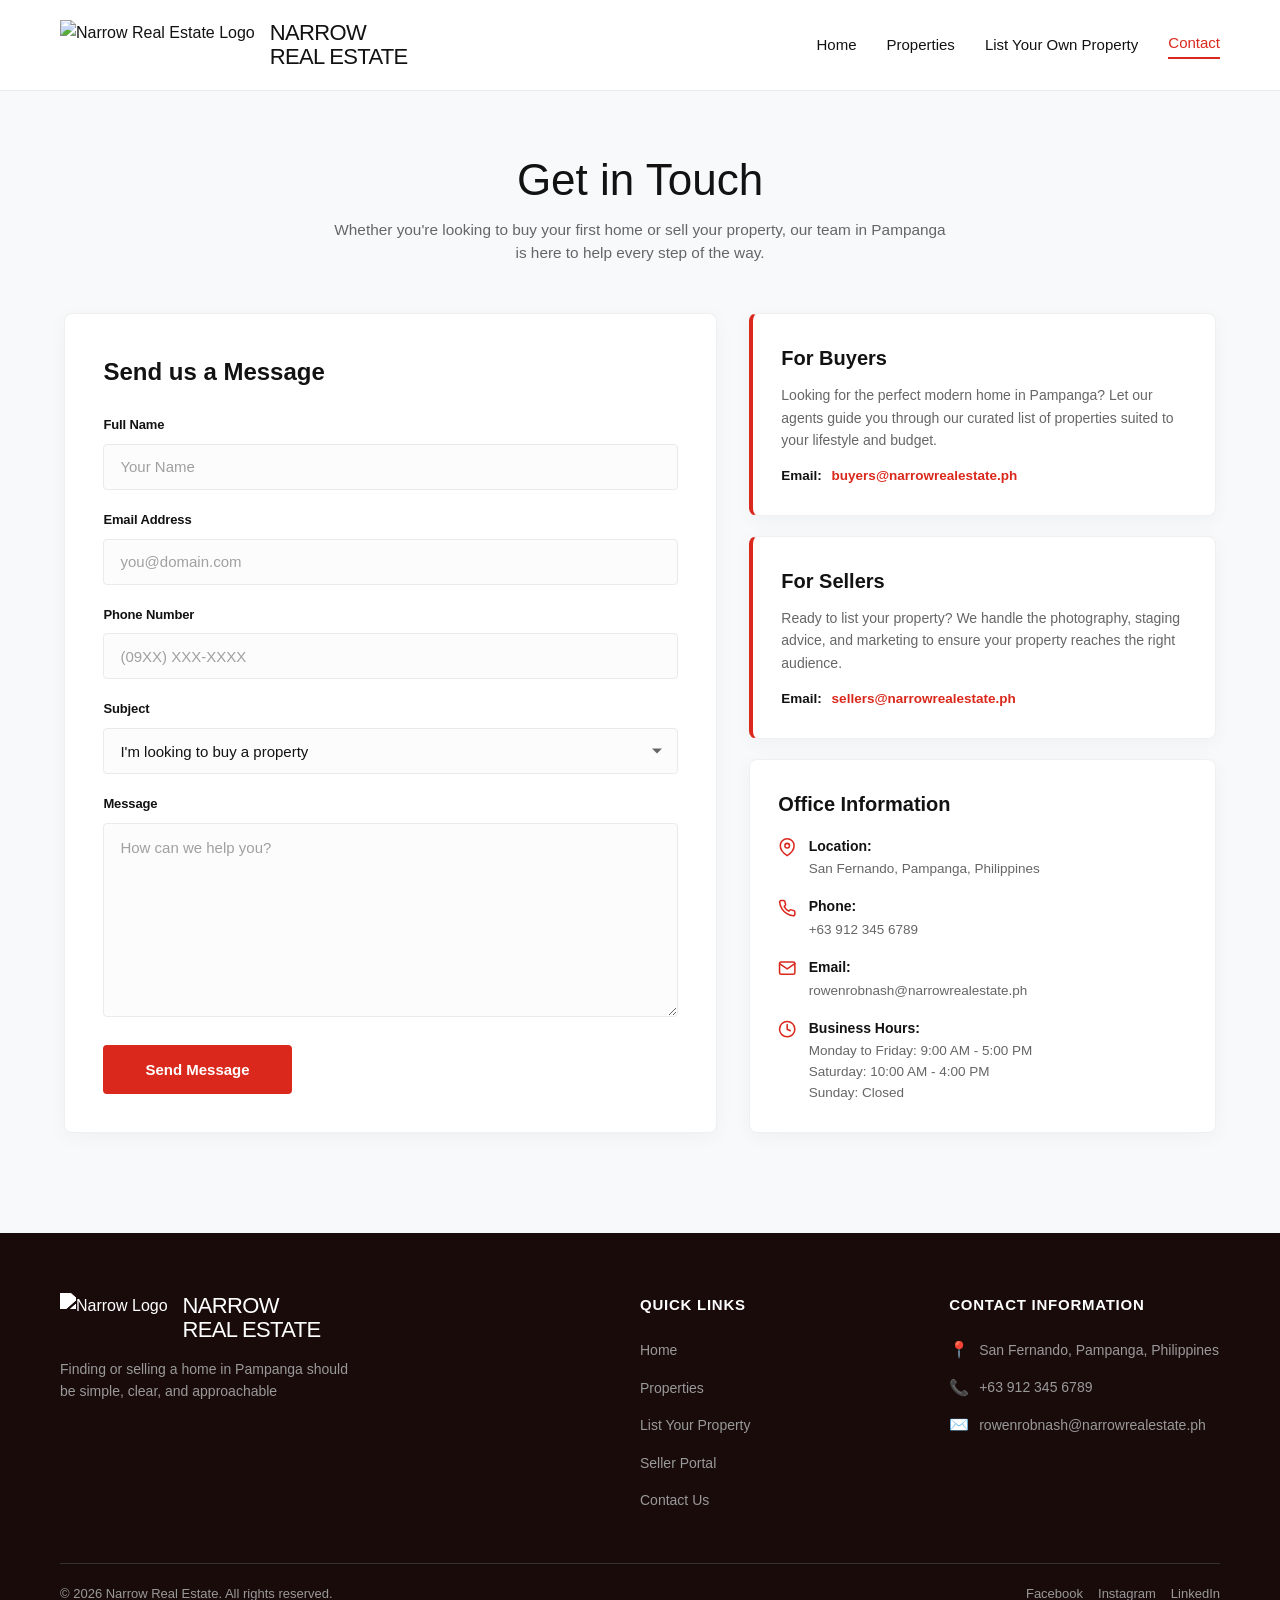
==== commit 1984957c: "Expand Objectivity typography and replace plain alerts with confirmation modals - Apply Objectivity " ====
--- a/contact.html
+++ b/contact.html
@@ -197,6 +197,20 @@
       </div>
     </main>
 
+    <!-- Contact Confirmation Modal -->
+    <div class="submission-modal" id="contactSuccessModal" role="dialog" aria-modal="true" aria-labelledby="contactModalTitle">
+      <div class="submission-modal-card">
+        <div class="modal-success-icon">
+          <svg width="28" height="28" viewBox="0 0 24 24" fill="none" stroke="currentColor" stroke-width="2.5" stroke-linecap="round" stroke-linejoin="round" aria-hidden="true">
+            <polyline points="20 6 9 17 4 12"></polyline>
+          </svg>
+        </div>
+        <h3 id="contactModalTitle">Message Sent Successfully!</h3>
+        <p>Thank you for getting in touch with Narrow Real Estate. Our team has received your inquiry and will respond within 1 business day.</p>
+        <button type="button" class="btn btn-primary" id="btnContactModalClose">Got it, thanks!</button>
+      </div>
+    </div>
+
     <!-- Global Footer -->
     <footer>
       <div class="container">
--- a/css/styles.css
+++ b/css/styles.css
@@ -213,7 +213,7 @@
 
 h1, h2, h3, h4, .brand-text {
     font-family: 'Sabrosa', var(--font-main);
-    font-weight: normal; 
+    font-weight: normal;
 }
 
 /* helpers */
@@ -294,7 +294,7 @@
     align-items: center;
     gap: 0.9375rem;
     transition: opacity 0.3s ease;
-    z-index: 1001; 
+    z-index: 1001;
 }
 
 .logo:hover {
@@ -320,12 +320,14 @@
     display: none;
     flex-direction: column;
     justify-content: space-between;
-    width: 1.875rem;
-    height: 1.3125rem;
+    width: 2.75rem;
+    height: 2.75rem;
+    padding: 0.71875rem 0.4375rem;
     background: transparent;
     border: none;
     cursor: pointer;
     z-index: 1001;
+    border-radius: 0.25rem;
 }
 
 .burger-menu span {
@@ -401,7 +403,12 @@
 }
 
 .footer-col h4 {
-    font-size: 1rem;
+    font-family: var(--font-main);
+    font-size: 0.9375rem;
+    font-weight: 700;
+    letter-spacing: 0.05em;
+    text-transform: uppercase;
+    color: #ffffff;
     margin-bottom: 1.25rem;
 }
 
@@ -458,11 +465,93 @@
     color: #ffffff;
 }
 
+/* ==========================================================================
+   Global Confirmation Modal
+   ========================================================================== */
+.submission-modal {
+    display: none;
+    position: fixed;
+    top: 0;
+    left: 0;
+    right: 0;
+    bottom: 0;
+    background: rgba(0, 0, 0, 0.6);
+    z-index: 9999;
+    align-items: center;
+    justify-content: center;
+    padding: 1.25rem;
+}
+
+.submission-modal.active {
+    display: flex;
+}
+
+.submission-modal-card {
+    background: #ffffff;
+    max-width: 31.25rem;
+    width: 100%;
+    padding: 2.5rem 1.875rem;
+    border-radius: 0.5rem;
+    text-align: center;
+    box-shadow: 0 0.625rem 1.875rem rgba(0, 0, 0, 0.2);
+    animation: modalFadeIn 0.3s ease;
+}
+
+@keyframes modalFadeIn {
+    from {
+        opacity: 0;
+        transform: translateY(0.9375rem);
+    }
+    to {
+        opacity: 1;
+        transform: translateY(0);
+    }
+}
+
+.modal-success-icon {
+    width: 3.5rem;
+    height: 3.5rem;
+    margin: 0 auto 1rem;
+    border-radius: 50%;
+    background-color: #f6ffed;
+    border: 0.0625rem solid #b7eb8f;
+    color: #52c41a;
+    display: flex;
+    align-items: center;
+    justify-content: center;
+}
+
+.modal-success-icon svg {
+    width: 1.75rem;
+    height: 1.75rem;
+    stroke: #52c41a;
+}
+
+.submission-modal-card h3 {
+    font-family: var(--font-main);
+    font-size: 1.35rem;
+    font-weight: 700;
+    margin-bottom: 0.75rem;
+    color: var(--text-dark);
+}
+
+.submission-modal-card p {
+    font-size: 0.875rem;
+    color: var(--text-gray);
+    line-height: 1.6;
+    margin-bottom: 1.5625rem;
+}
+
 /* RESPONSIVENESS: Global, Header & Footer */
 @media (max-width: 62em) {
     .footer-grid {
         grid-template-columns: 1fr 1fr;
     }
+
+    .footer-col:first-child {
+        grid-column: 1 / -1;
+        margin-bottom: 0.5rem;
+    }
 }
 
 @media (max-width: 48em) {
@@ -472,17 +561,17 @@
 
     .nav-links {
         position: absolute;
-        top: 100%; 
+        top: 100%;
         left: 0;
         width: 100%;
         background-color: #ffffff;
         flex-direction: column;
         align-items: center;
         padding: 1.875rem 1.25rem;
-        gap: 1.5625rem;
+        gap: 0.75rem;
         box-shadow: 0 0.625rem 1rem rgba(0,0,0,0.05);
         border-top: 0.0625rem solid #eaeaea;
-        
+
         opacity: 0;
         visibility: hidden;
         transform: translateY(-0.625rem);
@@ -490,12 +579,20 @@
     }
 
     .nav-links a {
-        font-size: 1.125rem; 
-    }
-
+        font-size: 1.125rem;
+        display: block;
+        width: 100%;
+        text-align: center;
+        padding: 0.625rem 1rem;
+        border-radius: 0.25rem;
+        transition: background-color 0.2s ease, color 0.2s ease;
+    }
+
+    .nav-links a:hover,
     .nav-links a.active {
         border-bottom: none;
         color: var(--primary-red);
+        background-color: #fdf2f2;
     }
 
     .nav-links.active-menu {
@@ -507,11 +604,11 @@
     .burger-menu.active-burger span:nth-child(1) {
         transform: translateY(0.5625rem) rotate(45deg);
     }
-    
+
     .burger-menu.active-burger span:nth-child(2) {
         opacity: 0;
     }
-    
+
     .burger-menu.active-burger span:nth-child(3) {
         transform: translateY(-0.5625rem) rotate(-45deg);
     }
@@ -519,6 +616,11 @@
     .footer-grid {
         grid-template-columns: 1fr;
         text-align: center;
+    }
+
+    .footer-col:first-child {
+        grid-column: auto;
+        margin-bottom: 0;
     }
 
     .footer-col p {
@@ -534,8 +636,19 @@
         gap: 0.9375rem;
         text-align: center;
     }
-    
+
     .social-links {
         justify-content: center;
     }
+}
+
+@media (max-width: 30em) {
+    .container {
+        padding: 0 1rem;
+        max-width: min(75rem, 100% - 1.5rem);
+    }
+
+    .nav-container {
+        padding: 0 1rem;
+    }
 }
--- a/css/contact.css
+++ b/css/contact.css
@@ -58,9 +58,9 @@
 }
 
 .contact-form-card h2 {
-  font-family: 'Sabrosa', var(--font-main);
-  font-size: clamp(1.375rem, 2.2vw, 1.625rem);
-  font-weight: normal;
+  font-family: var(--font-main);
+  font-size: clamp(1.35rem, 2.2vw, 1.5rem);
+  font-weight: 700;
   color: var(--text-dark);
   margin-bottom: 1.5rem;
 }
@@ -173,9 +173,9 @@
 }
 
 .info-card h3 {
-  font-family: 'Sabrosa', var(--font-main);
+  font-family: var(--font-main);
   font-size: clamp(1.125rem, 1.8vw, 1.25rem);
-  font-weight: normal;
+  font-weight: 700;
   color: var(--text-dark);
   margin-bottom: 0.625rem;
 }
@@ -276,8 +276,27 @@
 }
 
 @media (max-width: 48em) {
+  .contact-form-card .form-control,
+  .contact-form-card .select-wrapper select.form-control {
+    font-size: 1rem;
+  }
+
   .btn-submit-contact {
     width: 100%;
     align-self: stretch;
   }
-}
+
+  .office-list a,
+  .info-email a {
+    display: inline-block;
+    padding: 0.125rem 0;
+  }
+}
+
+@media (max-width: 30em) {
+  .contact-form-card,
+  .info-card,
+  .office-card {
+    padding: 1.25rem 1rem;
+  }
+}
